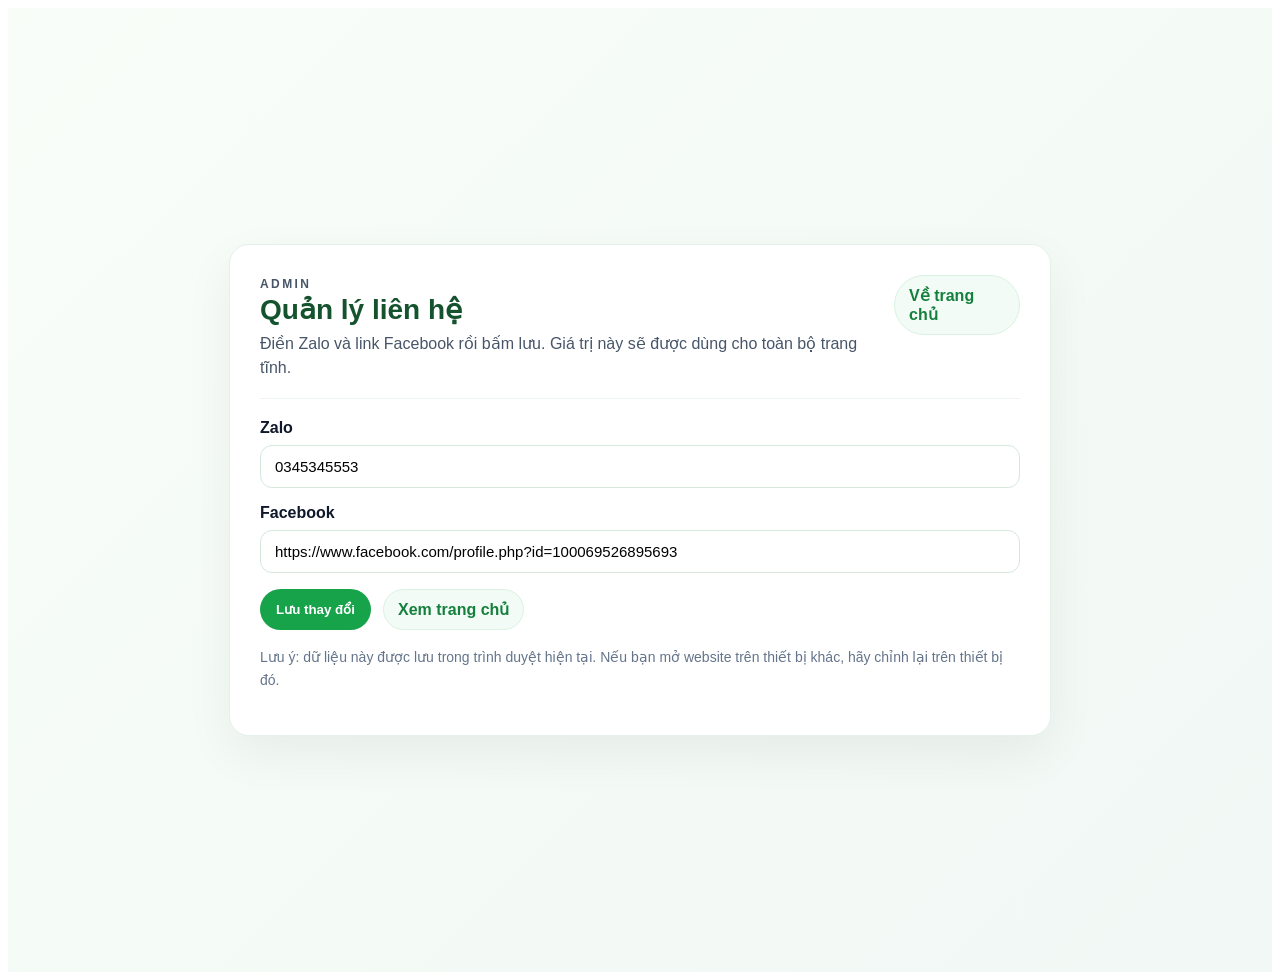
==== admin-contact.html @ fa828fc2 "Add files via upload" ====
<!doctype html>
<html lang="vi">
<head>
  <meta charset="utf-8">
  <meta name="viewport" content="width=device-width, initial-scale=1">
  <title>Quản lý liên hệ</title>
  <link rel="stylesheet" href="includes/contact-admin.css">
</head>
<body>
  <div class="hm-contact-admin">
    <div class="hm-contact-admin__card">
      <div class="hm-contact-admin__header">
        <div>
          <p class="hm-contact-admin__eyebrow">Admin</p>
          <h1>Quản lý liên hệ</h1>
          <p>Điền Zalo và link Facebook rồi bấm lưu. Giá trị này sẽ được dùng cho toàn bộ trang tĩnh.</p>
        </div>
        <a href="index.html" class="hm-contact-admin__link">Về trang chủ</a>
      </div>

      <div id="hm-admin-status" class="hm-contact-admin__alert hm-contact-admin__alert--success" style="display:none"></div>

      <form id="hm-contact-form" class="hm-contact-admin__form">
        <label for="zalo">Zalo</label>
        <input id="zalo" class="hm-contact-admin__field" type="text" name="zalo" placeholder="0345345553 hoặc 0909..." required>

        <label for="facebook">Facebook</label>
        <input id="facebook" class="hm-contact-admin__field" type="text" name="facebook" placeholder="https://www.facebook.com/..." required>

        <div class="hm-contact-admin__actions">
          <button type="submit" class="hm-contact-admin__btn">Lưu thay đổi</button>
          <a href="/" class="hm-contact-admin__link">Xem trang chủ</a>
        </div>
      </form>

      <p class="hm-contact-admin__hint">Lưu ý: dữ liệu này được lưu trong trình duyệt hiện tại. Nếu bạn mở website trên thiết bị khác, hãy chỉnh lại trên thiết bị đó.</p>
    </div>
  </div>

  <script>
  (function () {
    const storageKey = 'hm-contact-settings';
    const statusBox = document.getElementById('hm-admin-status');
    const form = document.getElementById('hm-contact-form');
    const zaloInput = document.getElementById('zalo');
    const facebookInput = document.getElementById('facebook');

    function setStatus(message, type) {
      statusBox.style.display = 'block';
      statusBox.textContent = message;
      statusBox.className = 'hm-contact-admin__alert ' + (type === 'error' ? 'hm-contact-admin__alert--error' : 'hm-contact-admin__alert--success');
    }

    function loadDefaults() {
      const fallback = {
        zalo: '0345345553',
        facebook: 'https://www.facebook.com/profile.php?id=100069526895693'
      };

      try {
        const saved = localStorage.getItem(storageKey);
        if (saved) {
          const parsed = JSON.parse(saved);
          return { ...fallback, ...parsed };
        }
      } catch (e) {
        // ignore and use fallback
      }

      return fallback;
    }

    function populate() {
      const values = loadDefaults();
      zaloInput.value = values.zalo || '';
      facebookInput.value = values.facebook || '';
    }

    populate();

    form.addEventListener('submit', function (event) {
      event.preventDefault();
      const settings = {
        zalo: zaloInput.value.trim(),
        facebook: facebookInput.value.trim()
      };

      localStorage.setItem(storageKey, JSON.stringify(settings));
      setStatus('Đã lưu thành công. Các nút Zalo/Facebook trên website sẽ cập nhật ngay.', 'success');
      window.dispatchEvent(new Event('hm-contact-updated'));
    });
  })();
  </script>
</body>
</html>
---- includes/contact-admin.css ----
.hm-contact-admin {
  min-height: 100vh;
  display: flex;
  align-items: center;
  justify-content: center;
  padding: 32px 16px;
  background: linear-gradient(135deg, #f8fdf8 0%, #f1f8f5 100%);
  font-family: Arial, Helvetica, sans-serif;
  color: #0f172a;
}

.hm-contact-admin__card {
  width: min(760px, 100%);
  background: #ffffff;
  border: 1px solid #e4f2e9;
  border-radius: 20px;
  box-shadow: 0 18px 50px rgba(0, 0, 0, 0.06);
  padding: 30px;
}

.hm-contact-admin__header {
  display: flex;
  justify-content: space-between;
  gap: 16px;
  align-items: flex-start;
  margin-bottom: 20px;
  padding-bottom: 18px;
  border-bottom: 1px solid #eef5f0;
}

.hm-contact-admin__eyebrow {
  margin: 0 0 6px;
  font-size: 12px;
  font-weight: 700;
  letter-spacing: 0.2em;
  text-transform: uppercase;
  color: #1f9d57;
}

.hm-contact-admin__header h1 {
  margin: 0 0 6px;
  font-size: 28px;
  color: #14532d;
}

.hm-contact-admin__header p {
  margin: 0;
  color: #475569;
  line-height: 1.5;
}

.hm-contact-admin__link {
  display: inline-flex;
  align-items: center;
  justify-content: center;
  padding: 10px 14px;
  border-radius: 999px;
  background: #f3fbf6;
  color: #15803d;
  text-decoration: none;
  font-weight: 700;
  border: 1px solid #d9f2e1;
}

.hm-contact-admin__alert {
  padding: 12px 14px;
  border-radius: 12px;
  margin-bottom: 18px;
  font-weight: 600;
}

.hm-contact-admin__alert--success {
  background: #ecfdf3;
  color: #166534;
  border: 1px solid #a7f3d0;
}

.hm-contact-admin__alert--error {
  background: #fef2f2;
  color: #b91c1c;
  border: 1px solid #fecaca;
}

.hm-contact-admin__form label {
  display: block;
  font-weight: 700;
  margin-bottom: 8px;
  color: #0f172a;
}

.hm-contact-admin__field {
  width: 100%;
  padding: 12px 14px;
  border-radius: 12px;
  border: 1px solid #d6e7dc;
  margin-bottom: 16px;
  font-size: 15px;
  box-sizing: border-box;
}

.hm-contact-admin__field:focus {
  outline: 2px solid rgba(21, 128, 61, 0.18);
  border-color: #2fbf6b;
}

.hm-contact-admin__actions {
  display: flex;
  gap: 12px;
  flex-wrap: wrap;
}

.hm-contact-admin__btn {
  display: inline-flex;
  align-items: center;
  justify-content: center;
  padding: 12px 16px;
  border-radius: 999px;
  border: none;
  background: #16a34a;
  color: #ffffff;
  font-weight: 700;
  cursor: pointer;
  text-decoration: none;
}

.hm-contact-admin__btn:hover {
  background: #15803d;
}

.hm-contact-admin__hint {
  margin-top: 16px;
  color: #64748b;
  font-size: 14px;
  line-height: 1.6;
}

@media (max-width: 640px) {
  .hm-contact-admin__card {
    padding: 22px;
  }

  .hm-contact-admin__header {
    flex-direction: column;
  }
}
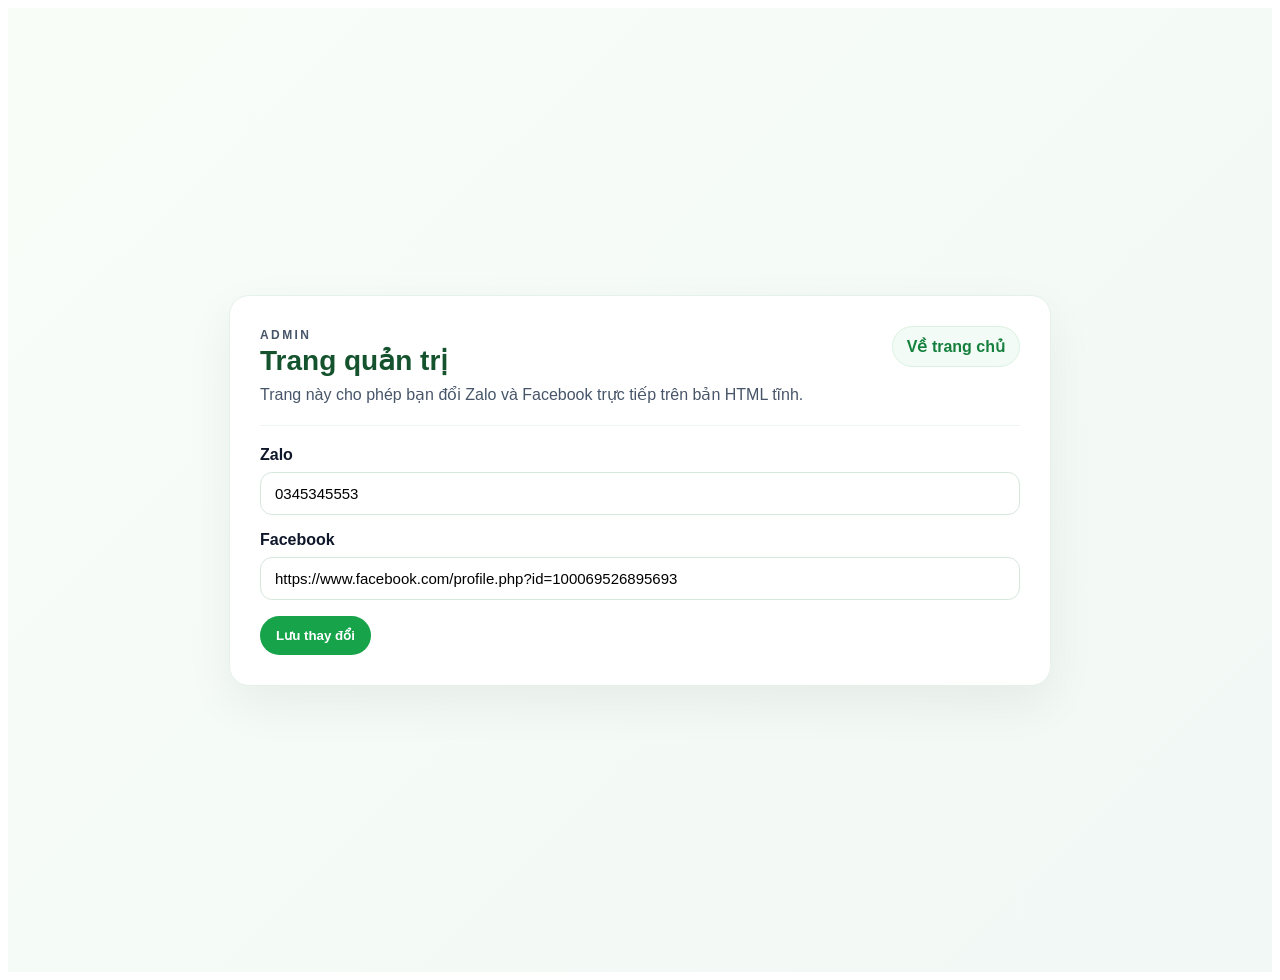
==== commit 4a63c9cd: "Update admin-contact.html" ====
--- a/admin-contact.html
+++ b/admin-contact.html
@@ -3,7 +3,7 @@
 <head>
   <meta charset="utf-8">
   <meta name="viewport" content="width=device-width, initial-scale=1">
-  <title>Quản lý liên hệ</title>
+  <title>Admin contact</title>
   <link rel="stylesheet" href="includes/contact-admin.css">
 </head>
 <body>
@@ -12,8 +12,8 @@
       <div class="hm-contact-admin__header">
         <div>
           <p class="hm-contact-admin__eyebrow">Admin</p>
-          <h1>Quản lý liên hệ</h1>
-          <p>Điền Zalo và link Facebook rồi bấm lưu. Giá trị này sẽ được dùng cho toàn bộ trang tĩnh.</p>
+          <h1>Trang quản trị</h1>
+          <p>Trang này cho phép bạn đổi Zalo và Facebook trực tiếp trên bản HTML tĩnh.</p>
         </div>
         <a href="index.html" class="hm-contact-admin__link">Về trang chủ</a>
       </div>
@@ -22,18 +22,15 @@
 
       <form id="hm-contact-form" class="hm-contact-admin__form">
         <label for="zalo">Zalo</label>
-        <input id="zalo" class="hm-contact-admin__field" type="text" name="zalo" placeholder="0345345553 hoặc 0909..." required>
+        <input id="zalo" class="hm-contact-admin__field" type="text" name="zalo" placeholder="0345345553" required>
 
         <label for="facebook">Facebook</label>
         <input id="facebook" class="hm-contact-admin__field" type="text" name="facebook" placeholder="https://www.facebook.com/..." required>
 
         <div class="hm-contact-admin__actions">
           <button type="submit" class="hm-contact-admin__btn">Lưu thay đổi</button>
-          <a href="/" class="hm-contact-admin__link">Xem trang chủ</a>
         </div>
       </form>
-
-      <p class="hm-contact-admin__hint">Lưu ý: dữ liệu này được lưu trong trình duyệt hiện tại. Nếu bạn mở website trên thiết bị khác, hãy chỉnh lại trên thiết bị đó.</p>
     </div>
   </div>
 
@@ -52,11 +49,7 @@
     }
 
     function loadDefaults() {
-      const fallback = {
-        zalo: '0345345553',
-        facebook: 'https://www.facebook.com/profile.php?id=100069526895693'
-      };
-
+      const fallback = { zalo: '0345345553', facebook: 'https://www.facebook.com/profile.php?id=100069526895693' };
       try {
         const saved = localStorage.getItem(storageKey);
         if (saved) {
@@ -64,19 +57,14 @@
           return { ...fallback, ...parsed };
         }
       } catch (e) {
-        // ignore and use fallback
+        // ignore
       }
-
       return fallback;
     }
 
-    function populate() {
-      const values = loadDefaults();
-      zaloInput.value = values.zalo || '';
-      facebookInput.value = values.facebook || '';
-    }
-
-    populate();
+    const values = loadDefaults();
+    zaloInput.value = values.zalo || '';
+    facebookInput.value = values.facebook || '';
 
     form.addEventListener('submit', function (event) {
       event.preventDefault();
@@ -84,9 +72,8 @@
         zalo: zaloInput.value.trim(),
         facebook: facebookInput.value.trim()
       };
-
       localStorage.setItem(storageKey, JSON.stringify(settings));
-      setStatus('Đã lưu thành công. Các nút Zalo/Facebook trên website sẽ cập nhật ngay.', 'success');
+      setStatus('Đã lưu xong. Bạn có thể mở trang chủ để xem kết quả.', 'success');
       window.dispatchEvent(new Event('hm-contact-updated'));
     });
   })();
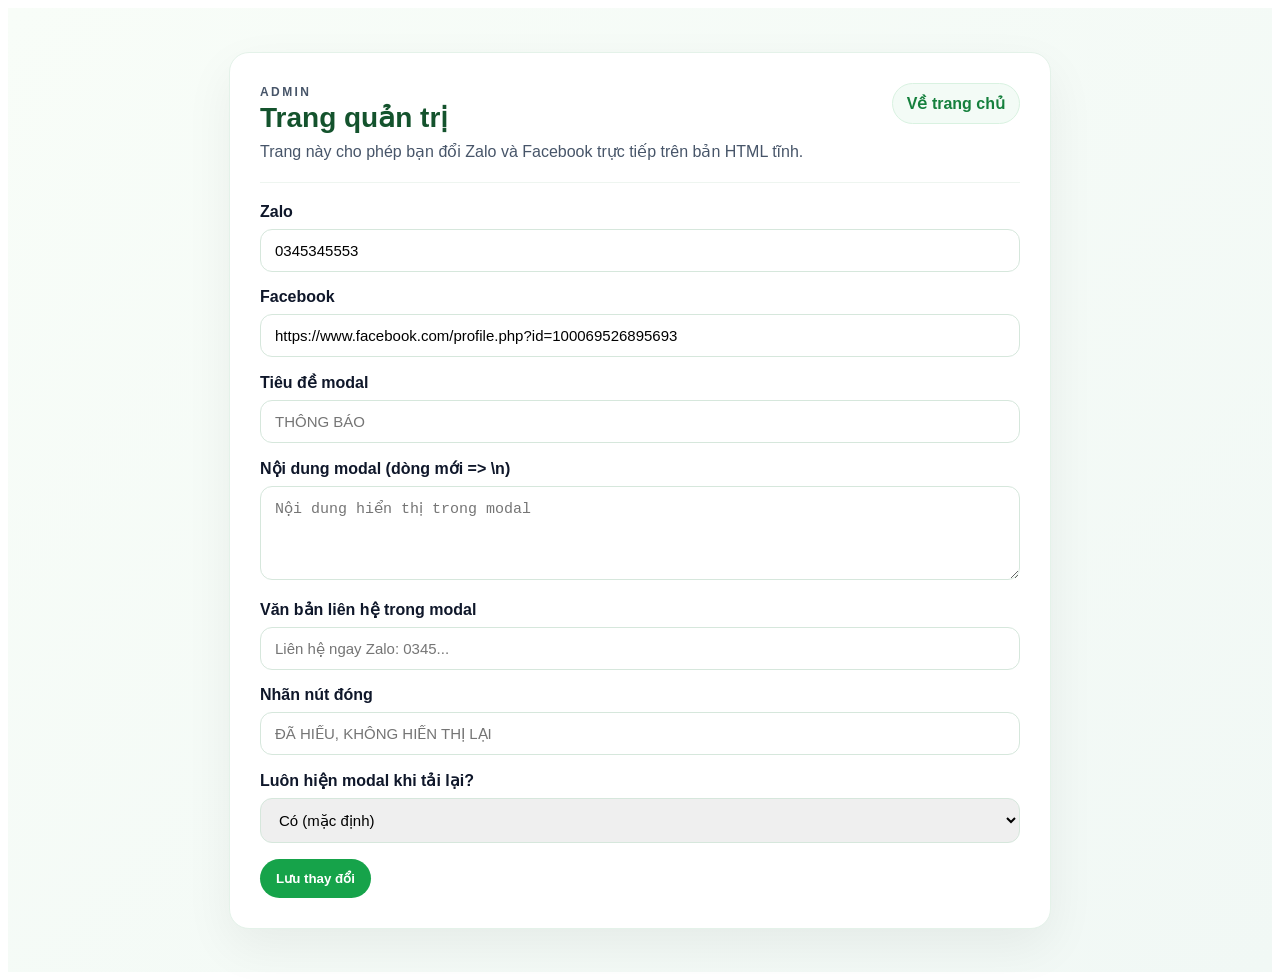
==== commit 93c45f7b: "Update admin-contact.html" ====
--- a/admin-contact.html
+++ b/admin-contact.html
@@ -27,6 +27,24 @@
         <label for="facebook">Facebook</label>
         <input id="facebook" class="hm-contact-admin__field" type="text" name="facebook" placeholder="https://www.facebook.com/..." required>
 
+        <label for="modalTitle">Tiêu đề modal</label>
+        <input id="modalTitle" class="hm-contact-admin__field" type="text" name="modalTitle" placeholder="THÔNG BÁO">
+
+        <label for="modalBody">Nội dung modal (dòng mới =&gt; \n)</label>
+        <textarea id="modalBody" class="hm-contact-admin__field" name="modalBody" rows="4" placeholder="Nội dung hiển thị trong modal"></textarea>
+
+        <label for="modalContactText">Văn bản liên hệ trong modal</label>
+        <input id="modalContactText" class="hm-contact-admin__field" type="text" name="modalContactText" placeholder="Liên hệ ngay Zalo: 0345...">
+
+        <label for="modalButtonLabel">Nhãn nút đóng</label>
+        <input id="modalButtonLabel" class="hm-contact-admin__field" type="text" name="modalButtonLabel" placeholder="ĐÃ HIỂU, KHÔNG HIỂN THỊ LẠI">
+
+        <label for="modalAlwaysShow">Luôn hiện modal khi tải lại?</label>
+        <select id="modalAlwaysShow" name="modalAlwaysShow" class="hm-contact-admin__field">
+          <option value="1">Có (mặc định)</option>
+          <option value="0">Không</option>
+        </select>
+
         <div class="hm-contact-admin__actions">
           <button type="submit" class="hm-contact-admin__btn">Lưu thay đổi</button>
         </div>
@@ -48,23 +66,47 @@
       statusBox.className = 'hm-contact-admin__alert ' + (type === 'error' ? 'hm-contact-admin__alert--error' : 'hm-contact-admin__alert--success');
     }
 
-    function loadDefaults() {
-      const fallback = { zalo: '0345345553', facebook: 'https://www.facebook.com/profile.php?id=100069526895693' };
-      try {
-        const saved = localStorage.getItem(storageKey);
-        if (saved) {
-          const parsed = JSON.parse(saved);
-          return { ...fallback, ...parsed };
-        }
-      } catch (e) {
-        // ignore
-      }
-      return fallback;
+    // apply settings to form fields
+    function applyValues(values) {
+      const v = values || {};
+      zaloInput.value = v.zalo || '';
+      facebookInput.value = v.facebook || '';
+
+      var modalTitleEl = document.getElementById('modalTitle');
+      var modalBodyEl = document.getElementById('modalBody');
+      var modalContactTextEl = document.getElementById('modalContactText');
+      var modalButtonLabelEl = document.getElementById('modalButtonLabel');
+      var modalAlwaysShowEl = document.getElementById('modalAlwaysShow');
+
+      if (modalTitleEl) modalTitleEl.value = v.modalTitle || '';
+      if (modalBodyEl) modalBodyEl.value = v.modalBody || '';
+      if (modalContactTextEl) modalContactTextEl.value = v.modalContactText || '';
+      if (modalButtonLabelEl) modalButtonLabelEl.value = v.modalButtonLabel || '';
+      if (modalAlwaysShowEl) modalAlwaysShowEl.value = v.modalAlwaysShow ? '1' : '0';
     }
 
-    const values = loadDefaults();
-    zaloInput.value = values.zalo || '';
-    facebookInput.value = values.facebook || '';
+    // Try fetch settings from server first, fallback to localStorage, then defaults
+    (function loadSettings() {
+      const fallback = { zalo: '0345345553', facebook: 'https://www.facebook.com/profile.php?id=100069526895693', modalTitle: '', modalBody: '', modalContactText: '', modalButtonLabel: '', modalAlwaysShow: true };
+      fetch('./data/contact-settings.json', { cache: 'no-store' }).then(function (res) {
+        if (!res.ok) throw new Error('no-settings');
+        return res.json();
+      }).then(function (json) {
+        applyValues(Object.assign({}, fallback, json));
+      }).catch(function () {
+        try {
+          const saved = localStorage.getItem(storageKey);
+          if (saved) {
+            const parsed = JSON.parse(saved);
+            applyValues(Object.assign({}, fallback, parsed));
+            return;
+          }
+        } catch (e) {
+          // ignore
+        }
+        applyValues(fallback);
+      });
+    })();
 
     form.addEventListener('submit', function (event) {
       event.preventDefault();
@@ -72,9 +114,32 @@
         zalo: zaloInput.value.trim(),
         facebook: facebookInput.value.trim()
       };
-      localStorage.setItem(storageKey, JSON.stringify(settings));
-      setStatus('Đã lưu xong. Bạn có thể mở trang chủ để xem kết quả.', 'success');
-      window.dispatchEvent(new Event('hm-contact-updated'));
+      // Save to server JSON so frontend pages can read from /data/contact-settings.json
+      const formData = new FormData();
+      formData.append('zalo', settings.zalo);
+      formData.append('facebook', settings.facebook);
+      // modal fields
+      formData.append('modalTitle', modalTitleEl ? modalTitleEl.value.trim() : '');
+      formData.append('modalBody', modalBodyEl ? modalBodyEl.value.trim() : '');
+      formData.append('modalContactText', modalContactTextEl ? modalContactTextEl.value.trim() : '');
+      formData.append('modalButtonLabel', modalButtonLabelEl ? modalButtonLabelEl.value.trim() : '');
+      formData.append('modalAlwaysShow', modalAlwaysShowEl ? (modalAlwaysShowEl.value === '1' ? '1' : '0') : '1');
+
+      fetch('save-contact.php', {
+        method: 'POST',
+        body: formData
+      }).then(res => res.json()).then(data => {
+        if (data && data.success) {
+          // keep a local copy for instant preview
+          localStorage.setItem(storageKey, JSON.stringify(settings));
+          setStatus('Đã lưu xong. Bạn có thể mở trang chủ để xem kết quả.', 'success');
+          window.dispatchEvent(new Event('hm-contact-updated'));
+        } else {
+          setStatus('Lưu thất bại: ' + (data.message || 'Lỗi máy chủ'), 'error');
+        }
+      }).catch(err => {
+        setStatus('Lưu thất bại: ' + err.message, 'error');
+      });
     });
   })();
   </script>
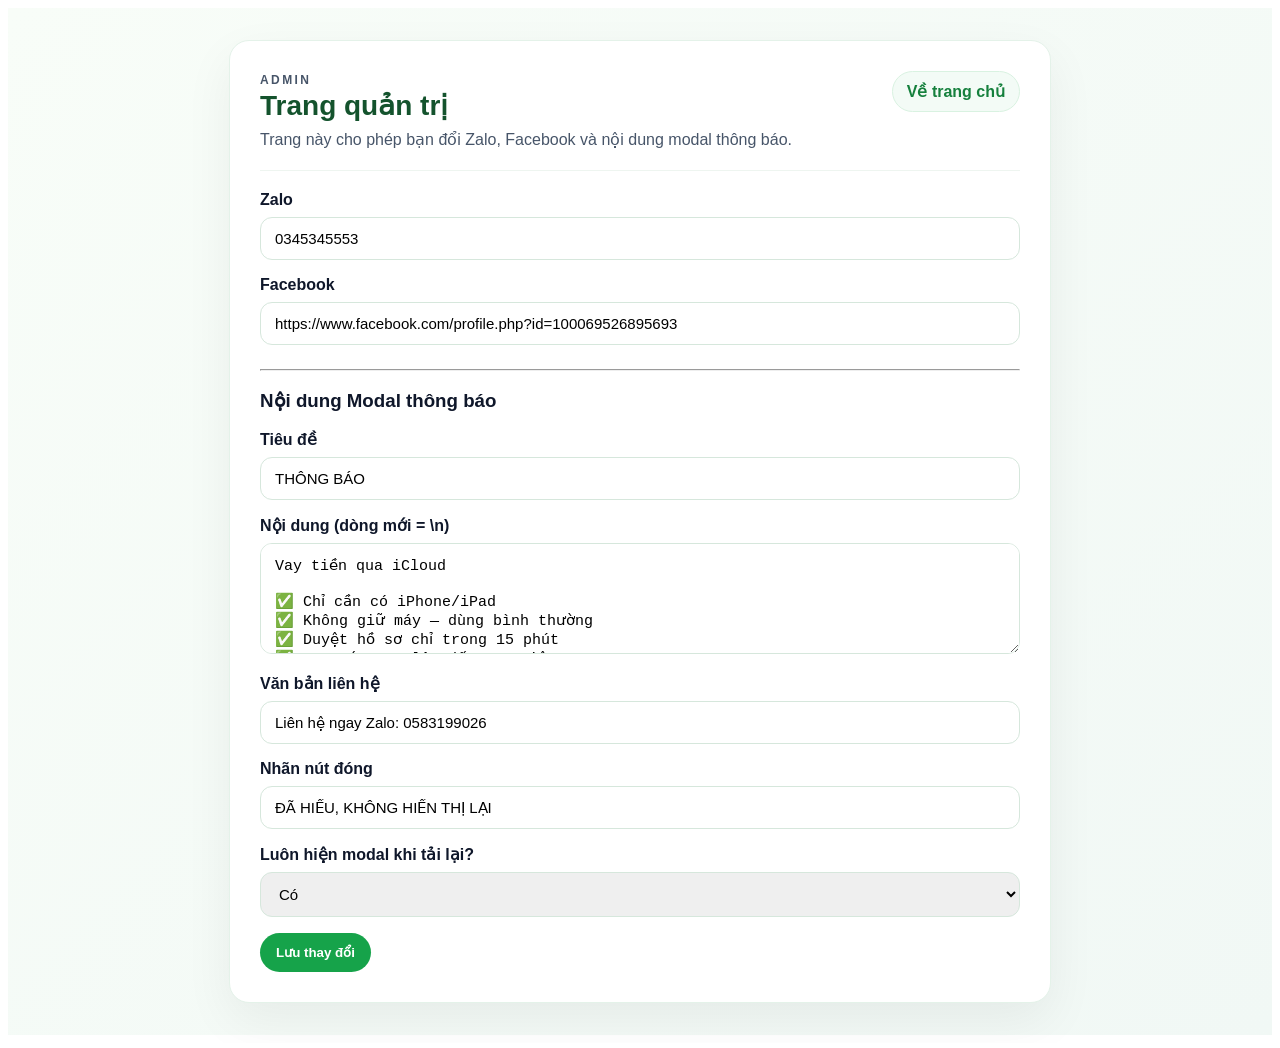
==== commit 19f051c5: "Add files via upload" ====
--- a/admin-contact.html
+++ b/admin-contact.html
@@ -13,7 +13,7 @@
         <div>
           <p class="hm-contact-admin__eyebrow">Admin</p>
           <h1>Trang quản trị</h1>
-          <p>Trang này cho phép bạn đổi Zalo và Facebook trực tiếp trên bản HTML tĩnh.</p>
+          <p>Trang này cho phép bạn đổi Zalo, Facebook và nội dung modal thông báo.</p>
         </div>
         <a href="index.html" class="hm-contact-admin__link">Về trang chủ</a>
       </div>
@@ -27,13 +27,15 @@
         <label for="facebook">Facebook</label>
         <input id="facebook" class="hm-contact-admin__field" type="text" name="facebook" placeholder="https://www.facebook.com/..." required>
 
-        <label for="modalTitle">Tiêu đề modal</label>
+        <hr>
+        <h3>Nội dung Modal thông báo</h3>
+        <label for="modalTitle">Tiêu đề</label>
         <input id="modalTitle" class="hm-contact-admin__field" type="text" name="modalTitle" placeholder="THÔNG BÁO">
 
-        <label for="modalBody">Nội dung modal (dòng mới =&gt; \n)</label>
-        <textarea id="modalBody" class="hm-contact-admin__field" name="modalBody" rows="4" placeholder="Nội dung hiển thị trong modal"></textarea>
+        <label for="modalBody">Nội dung (dòng mới = \n)</label>
+        <textarea id="modalBody" class="hm-contact-admin__field" name="modalBody" rows="5" placeholder="Nội dung hiển thị trong modal"></textarea>
 
-        <label for="modalContactText">Văn bản liên hệ trong modal</label>
+        <label for="modalContactText">Văn bản liên hệ</label>
         <input id="modalContactText" class="hm-contact-admin__field" type="text" name="modalContactText" placeholder="Liên hệ ngay Zalo: 0345...">
 
         <label for="modalButtonLabel">Nhãn nút đóng</label>
@@ -41,7 +43,7 @@
 
         <label for="modalAlwaysShow">Luôn hiện modal khi tải lại?</label>
         <select id="modalAlwaysShow" name="modalAlwaysShow" class="hm-contact-admin__field">
-          <option value="1">Có (mặc định)</option>
+          <option value="1">Có</option>
           <option value="0">Không</option>
         </select>
 
@@ -59,6 +61,11 @@
     const form = document.getElementById('hm-contact-form');
     const zaloInput = document.getElementById('zalo');
     const facebookInput = document.getElementById('facebook');
+    const modalTitleEl = document.getElementById('modalTitle');
+    const modalBodyEl = document.getElementById('modalBody');
+    const modalContactTextEl = document.getElementById('modalContactText');
+    const modalButtonLabelEl = document.getElementById('modalButtonLabel');
+    const modalAlwaysShowEl = document.getElementById('modalAlwaysShow');
 
     function setStatus(message, type) {
       statusBox.style.display = 'block';
@@ -66,28 +73,20 @@
       statusBox.className = 'hm-contact-admin__alert ' + (type === 'error' ? 'hm-contact-admin__alert--error' : 'hm-contact-admin__alert--success');
     }
 
-    // apply settings to form fields
-    function applyValues(values) {
-      const v = values || {};
-      zaloInput.value = v.zalo || '';
-      facebookInput.value = v.facebook || '';
-
-      var modalTitleEl = document.getElementById('modalTitle');
-      var modalBodyEl = document.getElementById('modalBody');
-      var modalContactTextEl = document.getElementById('modalContactText');
-      var modalButtonLabelEl = document.getElementById('modalButtonLabel');
-      var modalAlwaysShowEl = document.getElementById('modalAlwaysShow');
-
-      if (modalTitleEl) modalTitleEl.value = v.modalTitle || '';
-      if (modalBodyEl) modalBodyEl.value = v.modalBody || '';
-      if (modalContactTextEl) modalContactTextEl.value = v.modalContactText || '';
-      if (modalButtonLabelEl) modalButtonLabelEl.value = v.modalButtonLabel || '';
-      if (modalAlwaysShowEl) modalAlwaysShowEl.value = v.modalAlwaysShow ? '1' : '0';
+    function applyValues(v) {
+      const values = v || {};
+      zaloInput.value = values.zalo || '';
+      facebookInput.value = values.facebook || '';
+      modalTitleEl.value = values.modalTitle || '';
+      modalBodyEl.value = values.modalBody || '';
+      modalContactTextEl.value = values.modalContactText || '';
+      modalButtonLabelEl.value = values.modalButtonLabel || '';
+      modalAlwaysShowEl.value = values.modalAlwaysShow ? '1' : '0';
     }
 
-    // Try fetch settings from server first, fallback to localStorage, then defaults
+    // load settings from server JSON, fallback to localStorage, then defaults
     (function loadSettings() {
-      const fallback = { zalo: '0345345553', facebook: 'https://www.facebook.com/profile.php?id=100069526895693', modalTitle: '', modalBody: '', modalContactText: '', modalButtonLabel: '', modalAlwaysShow: true };
+      const fallback = { zalo: '0345345553', facebook: 'https://www.facebook.com/profile.php?id=100069526895693', modalTitle: 'THÔNG BÁO', modalBody: '', modalContactText: '', modalButtonLabel: 'ĐÃ HIỂU, KHÔNG HIỂN THỊ LẠI', modalAlwaysShow: true };
       fetch('./data/contact-settings.json', { cache: 'no-store' }).then(function (res) {
         if (!res.ok) throw new Error('no-settings');
         return res.json();
@@ -110,35 +109,37 @@
 
     form.addEventListener('submit', function (event) {
       event.preventDefault();
+
       const settings = {
         zalo: zaloInput.value.trim(),
-        facebook: facebookInput.value.trim()
+        facebook: facebookInput.value.trim(),
+        modalTitle: modalTitleEl.value.trim(),
+        modalBody: modalBodyEl.value.trim(),
+        modalContactText: modalContactTextEl.value.trim(),
+        modalButtonLabel: modalButtonLabelEl.value.trim(),
+        modalAlwaysShow: modalAlwaysShowEl.value === '1'
       };
-      // Save to server JSON so frontend pages can read from /data/contact-settings.json
+
       const formData = new FormData();
       formData.append('zalo', settings.zalo);
       formData.append('facebook', settings.facebook);
-      // modal fields
-      formData.append('modalTitle', modalTitleEl ? modalTitleEl.value.trim() : '');
-      formData.append('modalBody', modalBodyEl ? modalBodyEl.value.trim() : '');
-      formData.append('modalContactText', modalContactTextEl ? modalContactTextEl.value.trim() : '');
-      formData.append('modalButtonLabel', modalButtonLabelEl ? modalButtonLabelEl.value.trim() : '');
-      formData.append('modalAlwaysShow', modalAlwaysShowEl ? (modalAlwaysShowEl.value === '1' ? '1' : '0') : '1');
+      formData.append('modalTitle', settings.modalTitle);
+      formData.append('modalBody', settings.modalBody);
+      formData.append('modalContactText', settings.modalContactText);
+      formData.append('modalButtonLabel', settings.modalButtonLabel);
+      formData.append('modalAlwaysShow', settings.modalAlwaysShow ? '1' : '0');
 
-      fetch('save-contact.php', {
-        method: 'POST',
-        body: formData
-      }).then(res => res.json()).then(data => {
+      fetch('save-contact.php', { method: 'POST', body: formData }).then(function (res) { return res.json(); }).then(function (data) {
         if (data && data.success) {
           // keep a local copy for instant preview
           localStorage.setItem(storageKey, JSON.stringify(settings));
           setStatus('Đã lưu xong. Bạn có thể mở trang chủ để xem kết quả.', 'success');
           window.dispatchEvent(new Event('hm-contact-updated'));
         } else {
-          setStatus('Lưu thất bại: ' + (data.message || 'Lỗi máy chủ'), 'error');
+          setStatus('Lưu thất bại: ' + (data && data.message ? data.message : 'Lỗi máy chủ'), 'error');
         }
-      }).catch(err => {
-        setStatus('Lưu thất bại: ' + err.message, 'error');
+      }).catch(function (err) {
+        setStatus('Lưu thất bại: ' + (err && err.message ? err.message : 'Lỗi mạng'), 'error');
       });
     });
   })();
